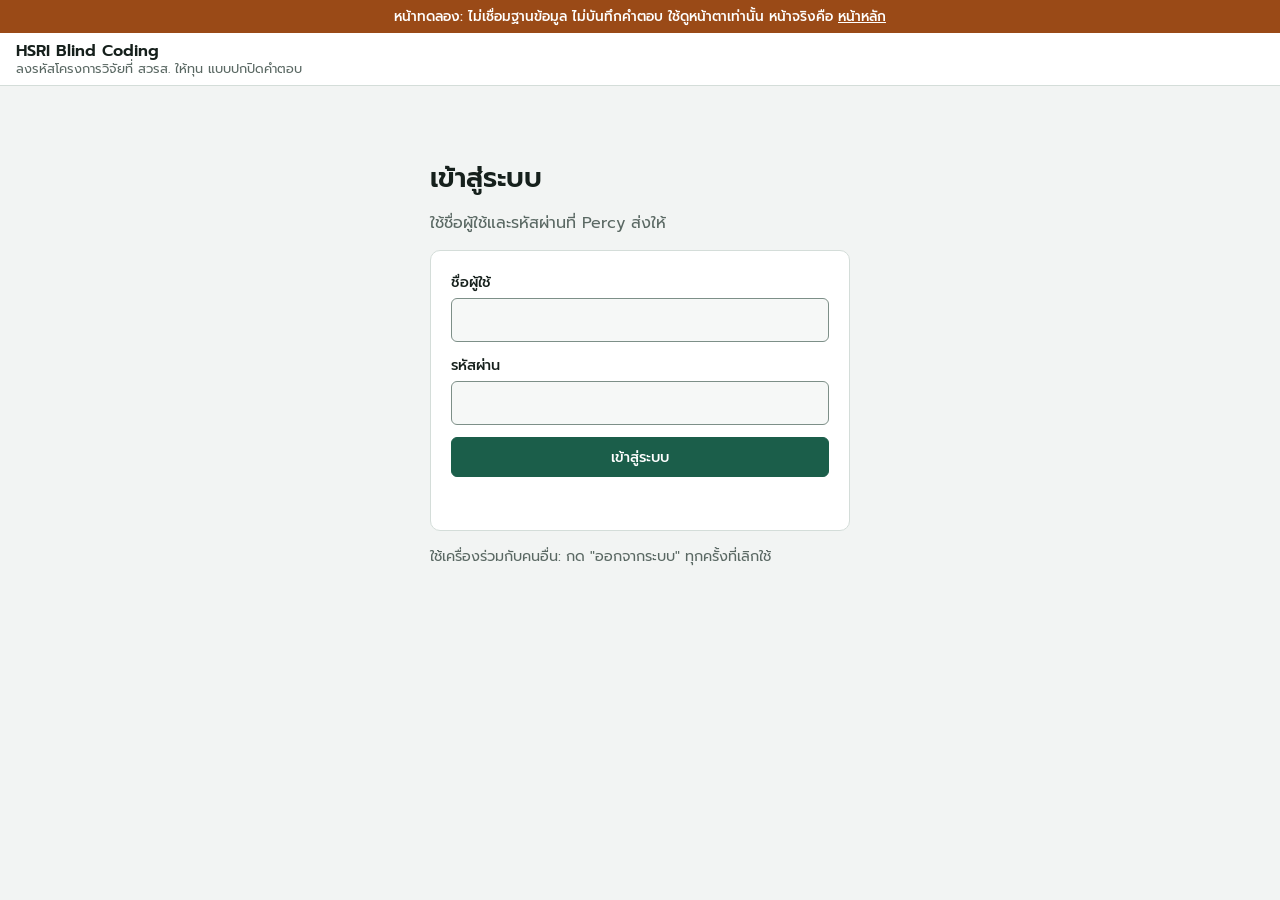
==== demo.html @ 86e54391 "v1.3: two coders plus the study lead as adjudicator (lead role, practice key shown after a coder fin" ====
<!doctype html>
<html lang="th">
<head>
<meta charset="utf-8">
<meta name="viewport" content="width=device-width, initial-scale=1">
<meta name="robots" content="noindex, nofollow">
<title>HSRI Blind Coding (หน้าทดลอง)</title>
<link rel="preconnect" href="https://fonts.googleapis.com">
<link rel="preconnect" href="https://fonts.gstatic.com" crossorigin>
<link rel="stylesheet" href="https://fonts.googleapis.com/css2?family=IBM+Plex+Mono:wght@500&family=IBM+Plex+Sans+Thai:wght@400;500&family=Prompt:wght@400;500;600&display=swap">
<link rel="stylesheet" href="app.css?v=1.3.0">
<script>try { const t = JSON.parse(localStorage.getItem('hsri-coding-theme')); if (t === 'light' || t === 'dark') document.documentElement.dataset.theme = t; } catch (e) {}</script>
</head>
<body>
<p style="margin:0;padding:6px 16px;background:#9a4a17;color:#fff;font:500 .85rem Prompt,sans-serif;text-align:center">หน้าทดลอง: ไม่เชื่อมฐานข้อมูล ไม่บันทึกคำตอบ ใช้ดูหน้าตาเท่านั้น หน้าจริงคือ <a style="color:#fff" href="./">หน้าหลัก</a></p>
<header class="topbar" id="topbar">
  <div class="wrap topbar__in">
    <span class="brand">HSRI Blind Coding<span class="brand__sub">ลงรหัสโครงการวิจัยที่ สวรส. ให้ทุน แบบปกปิดคำตอบ</span></span>
    <span class="acct" id="acct" hidden>
      <span class="acct__name" id="acctName"></span>
      <button class="btn btn--ghost btn--sm" type="button" id="themeBtn">ธีม: อัตโนมัติ</button>
      <button class="btn btn--ghost btn--sm" type="button" id="logoutBtn">ออกจากระบบ</button>
    </span>
  </div>
  <nav class="wrap tabs" id="tabs" aria-label="ขั้นตอน" hidden>
    <button class="tab" type="button" data-tab="guide" id="tab-guide">1. คู่มือ</button>
    <button class="tab" type="button" data-tab="practice" id="tab-practice">2. แบบฝึก <span class="tab__n" id="tabPracticeN"></span></button>
    <button class="tab" type="button" data-tab="main" id="tab-main">3. ชุดจริง <span class="tab__n" id="tabMainN"></span></button>
    <button class="tab" type="button" data-tab="adjud" id="tab-adjud" hidden>3. ตัดสิน <span class="tab__n" id="tabAdjN"></span></button>
  </nav>
</header>

<main class="wrap" id="main">

  <!-- SIGN-IN -->
  <section id="login" class="screen">
    <div class="login">
      <h1>เข้าสู่ระบบ</h1>
      <p class="lead">ใช้ชื่อผู้ใช้และรหัสผ่านที่ Percy ส่งให้</p>
      <form class="card stack" id="loginForm" novalidate>
        <label class="field" for="lgUser">ชื่อผู้ใช้<input id="lgUser" type="text" autocomplete="username" autocapitalize="off" spellcheck="false" required></label>
        <label class="field" for="lgPass">รหัสผ่าน<input id="lgPass" type="password" autocomplete="current-password" required></label>
        <button class="btn btn--primary" type="submit" id="lgBtn">เข้าสู่ระบบ</button>
        <p class="msg" id="lgMsg" role="status" aria-live="polite"></p>
      </form>
      <p class="small muted">ใช้เครื่องร่วมกับคนอื่น: กด "ออกจากระบบ" ทุกครั้งที่เลิกใช้</p>
    </div>
  </section>

  <!-- GUIDE -->
  <section id="guide" class="screen" hidden>
    <div class="guide" id="guideBody"></div>
  </section>

  <!-- CODING (practice and main share one layout) -->
  <section id="coding" class="screen" hidden>
    <div class="status" id="setStatus" role="status"></div>
    <div class="panel card" id="donePanel" hidden></div>
    <details class="navbox" id="navbox">
      <summary class="navbox__sum"><span id="navSum"></span></summary>
      <div class="navbox__in">
        <div class="bar" aria-hidden="true"><i id="bar"></i></div>
        <p class="legend small"><span class="key key--todo">12</span> ยังไม่ลง <span class="key key--done">12</span> ลงแล้ว <span class="key key--draft">12</span> มีร่างที่ยังไม่บันทึก <span class="key key--cur">12</span> ข้อที่เปิดอยู่</p>
        <nav class="grid-nav" id="nav" aria-label="เลือกข้อ"></nav>
        <div class="navbox__foot"><span class="small" id="leftList"></span><button class="btn btn--ghost btn--sm" type="button" id="nextTodo">ข้อที่ยังไม่ลงถัดไป →</button></div>
      </div>
    </details>

    <div class="workspace">
      <article class="reader card" id="reader">
        <div class="reader__meta"><span class="pos" id="pos"></span><span class="cid" id="cid"></span></div>
        <h2 class="title" id="title" tabindex="-1" aria-describedby="pos"></h2>
        <p class="title-en" id="titleEn" lang="en"></p>
        <p class="kw" id="kw"></p>
        <div class="toc" id="toc" hidden></div>
        <div class="reports" id="reports"></div>
        <p class="srcline small">บทคัดย่อไม่พอ: <a id="srcLink" href="#" target="_blank" rel="noopener">เปิดหน้าโครงการในคลัง สวรส. ↗</a> แล้วติ๊ก "เปิดอ่านรายงานฉบับเต็ม" ในคำตอบ</p>
      </article>

      <form class="coder card" id="form" autocomplete="off" novalidate aria-labelledby="formTitle">
        <div class="coder__head">
          <h2 id="formTitle">คำตอบของคุณ</h2>
          <button class="btn btn--ghost btn--sm" type="button" id="defsAll" aria-pressed="false">แสดงนิยามทั้งหมด</button>
        </div>
        <p class="msg warn" id="missingTop" role="alert" hidden></p>
        <div class="multirule small" id="multiRule" hidden></div>
        <div id="fields"></div>
        <label class="check" for="opened"><input type="checkbox" id="opened"> เปิดอ่านรายงานฉบับเต็มประกอบข้อนี้</label>
        <div class="field">
          <label for="evidence">หลักฐาน <small>วลีไม่เกิน 15 คำจากบทคัดย่อ ใส่เมื่อหัวข้อ 4 หรือ 5 เป็น ใช่ หรือ ก้ำกึ่ง</small></label>
          <textarea id="evidence" rows="2"></textarea>
          <div class="row"><button class="btn btn--ghost btn--sm" type="button" id="useSel">ใช้ข้อความที่เลือกในบทคัดย่อ</button><span class="msg small" id="evNote"></span></div>
        </div>
        <div class="field">
          <label for="note">หมายเหตุ <small>กรณีก้ำกึ่งเขียน "เส้นแบ่ง" แล้วเหตุผลสั้น ๆ</small></label>
          <textarea id="note" rows="2"></textarea>
          <div class="row" id="ruleBtns" hidden><span class="small muted">หัวข้อ 3 เป็นใช่เพราะกฎ:</span><button class="btn btn--ghost btn--sm" type="button" data-rule="1.1">1.1</button><button class="btn btn--ghost btn--sm" type="button" data-rule="1.2">1.2</button></div>
        </div>
        <div class="actions">
          <button type="submit" class="btn btn--primary" id="save">บันทึก แล้วไปข้อต่อไป</button>
          <span class="count small" id="count"></span>
          <span class="actions__nav"><button type="button" class="btn btn--ghost btn--icon" id="prev" aria-label="ข้อก่อนหน้า" aria-keyshortcuts="Alt+ArrowLeft">‹</button><button type="button" class="btn btn--ghost btn--icon" id="next" aria-label="ข้อถัดไป" aria-keyshortcuts="Alt+ArrowRight">›</button></span>
          <p class="msg" id="saved" role="status" aria-live="polite"></p>
        </div>
      </form>
    </div>
    <div class="relogin card" id="relogin" hidden>
      <p><strong>หมดเวลาเข้าสู่ระบบ</strong> คำตอบในฟอร์มยังอยู่ เข้าสู่ระบบอีกครั้งแล้วกดบันทึก</p>
      <form class="row" id="reloginForm" novalidate>
        <label class="field" for="rlPass">รหัสผ่าน<input id="rlPass" type="password" autocomplete="current-password"></label>
        <button class="btn btn--primary" type="submit">เข้าสู่ระบบ</button>
        <span class="msg" id="rlMsg" role="status"></span>
      </form>
    </div>
  </section>

  <!-- ADJUDICATION (study lead only) -->
  <section id="adjud" class="screen" hidden>
    <div class="status" id="adjStatus" role="status"></div>
    <details class="navbox" id="adjNavbox" open hidden>
      <summary class="navbox__sum"><span id="adjSum"></span></summary>
      <div class="navbox__in">
        <p class="legend small"><span class="key key--todo">12</span> ยังไม่ตัดสิน <span class="key key--done">12</span> ตัดสินแล้ว <span class="key key--cur">12</span> ข้อที่เปิดอยู่ (เลขคือลำดับข้อในชุดจริง)</p>
        <nav class="grid-nav" id="adjNav" aria-label="เลือกข้อที่ไม่ตรงกัน"></nav>
      </div>
    </details>
    <div class="workspace" id="adjWork" hidden>
      <article class="reader card" id="adjReader"></article>
      <form class="coder card" id="adjForm" novalidate aria-labelledby="adjTitle">
        <h2 id="adjTitle">ตัดสินหัวข้อที่สองคนตอบไม่ตรงกัน</h2>
        <p class="small muted">ผู้ลงรหัสแสดงเป็น A และ B ไม่บอกชื่อ ระบบนี้ไม่มีคำตอบของ AI ตัดสินจากข้อความโครงการและ codebook เลือกค่าใดก็ได้ ไม่จำเป็นต้องเป็นค่าของ A หรือ B</p>
        <div id="adjFields"></div>
        <div class="ab small" id="adjAB"></div>
        <div class="field"><label for="adjNote">เหตุผลของการตัดสิน <small>สั้น ๆ ใช้กับทุกหัวข้อของข้อนี้</small></label><textarea id="adjNote" rows="2"></textarea></div>
        <div class="actions">
          <button type="submit" class="btn btn--primary" id="adjSave">บันทึกการตัดสิน แล้วไปข้อต่อไป</button>
          <span class="actions__nav"><button type="button" class="btn btn--ghost btn--icon" id="adjPrev" aria-label="ข้อก่อนหน้า">‹</button><button type="button" class="btn btn--ghost btn--icon" id="adjNext" aria-label="ข้อถัดไป">›</button></span>
          <p class="msg" id="adjMsg" role="status" aria-live="polite"></p>
        </div>
      </form>
    </div>
  </section>
</main>

<div class="toast" id="toast" role="status" aria-live="polite" hidden></div>
<div class="mobilebar" id="mobilebar" hidden>
  <button class="btn btn--ghost" type="button" id="toRead">อ่าน</button>
  <button class="btn btn--primary" type="button" id="toForm">ตอบ <span id="mbCount"></span></button>
</div>

<script src="scripts/preview-mock.js"></script>
<script src="config.js"></script>
<script src="app.js?v=1.3.0"></script>
</body>
</html>
---- app.css ----
/* Layout: sticky header (brand, account, three steps: guide → practice → main set). The coding screen puts the
   project text (exactly what the AI coders saw) beside a sticky answer form whose action row stays in view; a
   collapsible strip of numbered cells shows what is left. Light by default for long reading; dark on request. */
:root {
  --bg: #f2f4f3;
  --surface: #ffffff;
  --surface-2: #f6f8f7;
  --ink: #16201c;
  --ink-2: #33403b;
  --muted: #5a6863;
  --line: #d4ddd9;
  --line-strong: #7d8f88;
  --accent: #1b5e4a;
  --accent-ink: #ffffff;
  --accent-soft: #e2eee9;
  --focus: #0b6bcb;
  --ok: #2a7a4c;
  --warn: #9a4a17;
  --warn-soft: #fbefe5;
  --draft: #b7791f;
  --font-ui: "Prompt", "Noto Sans Thai", "Sukhumvit Set", "Thonburi", system-ui, sans-serif;
  --font-read: "IBM Plex Sans Thai", "Noto Sans Thai", "Sukhumvit Set", system-ui, sans-serif;
  --font-mono: "IBM Plex Mono", ui-monospace, "SF Mono", Menlo, monospace;
  --fs-title: clamp(1.3rem, 1.1rem + .8vw, 1.7rem);
  --fs-body: 1rem;
  --fs-read: 1.0625rem;
  --fs-small: .9rem;
  --fs-tiny: .8rem;
  --radius: 10px;
  --radius-sm: 6px;
  --head: 104px;
}
@media (prefers-color-scheme: dark) {
  :root:not([data-theme="light"]) {
    --bg: #0e1412; --surface: #151d1a; --surface-2: #1a2420; --ink: #e3ebe7; --ink-2: #c6d2cd; --muted: #9aaba4;
    --line: #2a3632; --line-strong: #6c7f78; --accent: #6cc2a0; --accent-ink: #0b1712; --accent-soft: #1c2b26;
    --focus: #7cc4ff; --ok: #7ed2a0; --warn: #e6a06a; --warn-soft: #2a201a; --draft: #e0b354;
    color-scheme: dark;
  }
}
:root[data-theme="dark"] {
  --bg: #0e1412; --surface: #151d1a; --surface-2: #1a2420; --ink: #e3ebe7; --ink-2: #c6d2cd; --muted: #9aaba4;
  --line: #2a3632; --line-strong: #6c7f78; --accent: #6cc2a0; --accent-ink: #0b1712; --accent-soft: #1c2b26;
  --focus: #7cc4ff; --ok: #7ed2a0; --warn: #e6a06a; --warn-soft: #2a201a; --draft: #e0b354;
  color-scheme: dark;
}

*, *::before, *::after { box-sizing: border-box; }
html { -webkit-text-size-adjust: 100%; }
body { margin: 0; background: var(--bg); color: var(--ink-2); font-family: var(--font-ui); font-size: var(--fs-body); line-height: 1.6; }
[hidden] { display: none !important; }
.wrap { max-width: 1320px; margin: 0 auto; padding-left: max(16px, env(safe-area-inset-left, 0px)); padding-right: max(16px, env(safe-area-inset-right, 0px)); }
h1, h2, h3 { color: var(--ink); line-height: 1.35; text-wrap: balance; margin: 0; }
h1 { font-size: var(--fs-title); font-weight: 600; }
h2 { font-size: 1.12rem; font-weight: 600; }
h3 { font-size: 1rem; font-weight: 600; }
p { margin: 0; }
a { color: var(--accent); }
.muted { color: var(--muted); }
.small { font-size: var(--fs-small); }
.stack { display: grid; gap: 12px; }
.row { display: flex; flex-wrap: wrap; gap: 8px; align-items: center; }
.card { background: var(--surface); border: 1px solid var(--line); border-radius: var(--radius); }
:focus-visible { outline: 3px solid var(--focus); outline-offset: 2px; }

/* header */
.topbar { position: sticky; top: 0; z-index: 20; background: var(--surface); border-bottom: 1px solid var(--line); }
.topbar__in { display: flex; flex-wrap: wrap; align-items: center; justify-content: space-between; gap: 6px 16px; padding-block: 8px; }
.brand { font-weight: 600; color: var(--ink); display: grid; line-height: 1.25; }
.brand__sub { font-weight: 400; font-size: var(--fs-tiny); color: var(--muted); }
.acct { display: flex; flex-wrap: wrap; align-items: center; gap: 8px; font-size: var(--fs-small); }
.acct__name { color: var(--ink); font-weight: 500; }
.tabs { display: flex; gap: 4px; overflow-x: auto; }
.tab { font: 500 var(--fs-small) var(--font-ui); color: var(--muted); background: none; border: 0; border-bottom: 3px solid transparent; padding: 8px 12px 6px; cursor: pointer; white-space: nowrap; }
.tab[aria-current="step"] { color: var(--ink); border-bottom-color: var(--accent); }
.tab[aria-disabled="true"] { opacity: .55; cursor: not-allowed; }
.tab__n { font-family: var(--font-mono); font-size: var(--fs-tiny); color: var(--muted); }

main.wrap { padding-block: 20px 48px; }

/* buttons and fields */
.btn { font: 500 var(--fs-small) var(--font-ui); border-radius: var(--radius-sm); padding: 8px 14px; cursor: pointer; border: 1px solid var(--accent); background: transparent; color: var(--accent); text-decoration: none; display: inline-flex; align-items: center; justify-content: center; gap: 6px; min-height: 40px; }
.btn--primary { background: var(--accent); color: var(--accent-ink); }
.btn--ghost { border-color: var(--line-strong); color: var(--ink-2); }
.btn--sm { padding: 4px 10px; font-size: var(--fs-tiny); min-height: 32px; }
.btn:disabled { opacity: .5; cursor: not-allowed; }
.field { display: grid; gap: 4px; font-weight: 500; color: var(--ink); font-size: var(--fs-small); }
.field small { font-weight: 400; color: var(--muted); }
.field input, textarea { font: 400 var(--fs-body) var(--font-ui); padding: 9px 10px; border-radius: var(--radius-sm); border: 1px solid var(--line-strong); background: var(--surface-2); color: var(--ink); width: 100%; }
textarea { resize: vertical; min-height: 2.8em; font: 400 var(--fs-small) var(--font-read); }
.check { display: inline-flex; gap: 10px; align-items: center; font-size: var(--fs-small); cursor: pointer; color: var(--ink); }
.check input { width: 20px; height: 20px; accent-color: var(--accent); flex: none; }
.msg { font-size: var(--fs-small); min-height: 1.4em; }
.msg.ok { color: var(--ok); }
.msg.warn { color: var(--warn); }

/* login */
.login { max-width: 420px; margin: 6vh auto 0; display: grid; gap: 14px; }
.login .card { padding: 20px; }
.lead { color: var(--muted); }

/* guide */
.guide { max-width: 78ch; display: grid; gap: 20px; }
.guide section { display: grid; gap: 8px; }
.guide ul, .guide ol { margin: 0; padding-left: 1.3em; display: grid; gap: 4px; }
.guide .card { padding: 16px 18px; display: grid; gap: 8px; }
.guide .rule { background: var(--accent-soft); border: 1px solid var(--line); border-radius: var(--radius); padding: 14px 18px; display: grid; gap: 6px; }
.guide .start { display: flex; flex-wrap: wrap; gap: 10px; align-items: center; }
.guide details { border-top: 1px solid var(--line); padding-top: 10px; }
.guide summary { cursor: pointer; font-weight: 500; color: var(--ink); }
.quad { border-collapse: collapse; font-size: var(--fs-small); }
.quad th, .quad td { border: 1px solid var(--line); padding: 8px 10px; text-align: left; vertical-align: top; }
.quad th { background: var(--surface-2); color: var(--ink); font-weight: 500; }
.peerbox { font-size: var(--fs-small); display: flex; flex-wrap: wrap; gap: 4px 20px; }
.peerbox b { color: var(--ink); font-weight: 500; }
.cbnote { background: var(--warn-soft); border-radius: var(--radius-sm); padding: 10px 12px; font-size: var(--fs-small); margin-top: 10px; }
.cb { font-family: var(--font-read); font-size: var(--fs-small); display: grid; gap: 6px; margin-top: 10px; }
.cb h3 { margin-top: 10px; }
.cb-scroll { overflow-x: auto; }
.cb table { border-collapse: collapse; }
.cb td { border: 1px solid var(--line); padding: 4px 8px; vertical-align: top; }
code { font-family: var(--font-mono); font-size: .84em; background: var(--accent-soft); padding: 0 4px; border-radius: 3px; }

/* coding screen: status and navigation */
.status { font-size: var(--fs-small); padding: 8px 12px; border-radius: var(--radius-sm); background: var(--accent-soft); color: var(--ink-2); margin-bottom: 12px; }
.status.warn { background: var(--warn-soft); color: var(--warn); }
.panel { padding: 16px 18px; display: grid; gap: 10px; margin-bottom: 14px; border-color: var(--accent); }
.panel table { border-collapse: collapse; font-size: var(--fs-small); }
.panel th, .panel td { border: 1px solid var(--line); padding: 4px 8px; text-align: left; }
.panel .scroll { overflow-x: auto; }
.navbox { margin-bottom: 14px; }
.navbox__sum { cursor: pointer; font-size: var(--fs-small); color: var(--ink); font-weight: 500; padding: 4px 0; }
.navbox__in { display: grid; gap: 8px; padding-top: 6px; }
.navbox__foot { display: flex; flex-wrap: wrap; gap: 8px; align-items: center; justify-content: space-between; }
.bar { height: 6px; background: var(--line); border-radius: 3px; overflow: hidden; }
.bar > i { display: block; height: 100%; width: 0; background: var(--accent); }
.legend { display: flex; flex-wrap: wrap; gap: 4px 10px; align-items: center; color: var(--muted); }
.grid-nav { display: grid; grid-template-columns: repeat(auto-fill, minmax(34px, 1fr)); gap: 4px; }
.grid-nav button, .key { font: 500 var(--fs-tiny)/1 var(--font-mono); font-variant-numeric: tabular-nums; border-radius: 4px; }
.grid-nav button { padding: 8px 0; cursor: pointer; position: relative; }
.key { display: inline-block; padding: 3px 5px; }
/* not yet coded: bold outline; coded: quiet with a tick; draft: amber dot; current: solid */
.grid-nav button, .key--todo { border: 2px solid var(--ink-2); background: var(--surface); color: var(--ink); }
.grid-nav button.done, .key--done { border: 1px solid var(--line); background: var(--surface-2); color: var(--muted); }
.grid-nav button.done::after { content: "✓"; position: absolute; top: 1px; right: 3px; font-size: .62rem; color: var(--ok); }
.grid-nav button.draft::before, .key--draft::before { content: ""; position: absolute; top: 3px; left: 3px; width: 6px; height: 6px; border-radius: 50%; background: var(--draft); }
.key--draft { position: relative; border: 2px solid var(--ink-2); padding-left: 10px; }
.grid-nav button.cur, .key--cur { background: var(--accent); border-color: var(--accent); color: var(--accent-ink); }
.grid-nav button.cur::after { color: var(--accent-ink); }

/* reader */
.workspace { display: grid; gap: 16px; grid-template-columns: 1fr; }
@media (min-width: 960px) { .workspace { grid-template-columns: minmax(0, 1.25fr) minmax(360px, 1fr); align-items: start; } }
.reader { padding: 20px 22px; min-width: 0; scroll-margin-top: calc(var(--head) + 12px); display: grid; gap: 10px; }
.reader__meta { display: flex; flex-wrap: wrap; gap: 4px 12px; font-size: var(--fs-tiny); color: var(--muted); }
.cid { font-family: var(--font-mono); }
.title { font: 600 1.18rem/1.45 var(--font-read); max-width: 60ch; outline: none; }
.title-en { font: 400 var(--fs-small)/1.5 var(--font-read); color: var(--muted); max-width: 60ch; }
.kw { font: 400 var(--fs-small)/1.6 var(--font-read); color: var(--ink-2); max-width: 60ch; }
.toc { display: flex; flex-wrap: wrap; gap: 6px; align-items: center; font-size: var(--fs-tiny); position: sticky; top: var(--head); background: var(--surface); padding-block: 6px; z-index: 2; }
.toc a { padding: 4px 10px; border: 1px solid var(--line-strong); border-radius: 4px; text-decoration: none; white-space: nowrap; }
.toc a[aria-current="location"] { background: var(--accent); border-color: var(--accent); color: var(--accent-ink); }
.reports { display: grid; gap: 18px; }
.report { display: grid; gap: 8px; scroll-margin-top: calc(var(--head) + 52px); }
.report + .report { border-top: 2px solid var(--line); padding-top: 16px; }
.report__h { font: 500 var(--fs-small) var(--font-ui); color: var(--accent); }
.report__t { font: 500 var(--fs-read)/1.6 var(--font-read); color: var(--ink); max-width: 60ch; }
.abs { font: 400 var(--fs-read)/1.75 var(--font-read); color: var(--ink); max-width: 60ch; overflow-wrap: anywhere; }
.abs__lbl { display: block; font: 500 var(--fs-tiny) var(--font-ui); color: var(--muted); margin-bottom: 2px; }
.trunc { display: inline-block; font: 400 var(--fs-tiny) var(--font-ui); color: var(--muted); background: var(--surface-2); border: 1px solid var(--line); border-radius: 4px; padding: 0 6px; }
.srcline { color: var(--muted); border-top: 1px solid var(--line); padding-top: 10px; }

/* answer form */
.coder { padding: 16px 16px 0; display: grid; gap: 14px; min-width: 0; scroll-margin-top: calc(var(--head) + 12px); }
@media (min-width: 960px) { .coder { position: sticky; top: calc(var(--head) + 12px); max-height: calc(100vh - var(--head) - 24px); overflow-y: auto; } }
.coder__head { display: flex; flex-wrap: wrap; gap: 8px; align-items: center; justify-content: space-between; }
.multirule { background: var(--accent-soft); border-radius: var(--radius-sm); padding: 8px 12px; }
.multirule ul { margin: 4px 0 0; padding-left: 1.2em; }
#fields { display: grid; gap: 0; }
fieldset { border: 0; border-top: 1px solid var(--line); margin: 0; padding: 14px 0 14px 0; display: grid; gap: 8px; }
fieldset:first-child { border-top: 0; padding-top: 0; }
legend { font-weight: 500; color: var(--ink); padding: 0; margin-bottom: 6px; font-size: var(--fs-body); float: left; width: 100%; }
legend + * { clear: both; }
.num { display: inline-block; min-width: 1.5em; font-family: var(--font-mono); color: var(--muted); }
.need { display: none; color: var(--warn); font-size: var(--fs-small); margin-left: 6px; }
fieldset.missing { border-left: 4px solid var(--warn); padding-left: 10px; }
fieldset.missing .need { display: inline; }
.opts { display: grid; grid-template-columns: repeat(auto-fit, minmax(7.2rem, 1fr)); gap: 6px; }
.opt { position: relative; display: flex; }
.opt input { position: absolute; opacity: 0; inset: 0; pointer-events: none; }
.opt span { flex: 1; display: flex; align-items: center; justify-content: center; text-align: center; min-height: 42px; padding: 6px 8px; border-radius: var(--radius-sm); border: 1px solid var(--line-strong); background: var(--surface-2); cursor: pointer; font-size: var(--fs-small); color: var(--ink); line-height: 1.3; }
.opt input:checked + span { background: var(--accent); border-color: var(--accent); color: var(--accent-ink); font-weight: 500; }
.opt input:focus-visible + span { outline: 3px solid var(--focus); outline-offset: 2px; }
.def { font-size: var(--fs-small); color: var(--ink-2); }
.def summary { cursor: pointer; width: fit-content; color: var(--ink-2); font-size: var(--fs-small); padding-block: 6px; }
.def ul { margin: 6px 0 0; padding-left: 1.2em; display: grid; gap: 4px; font-family: var(--font-read); }
.actions { position: sticky; bottom: 0; background: var(--surface); border-top: 1px solid var(--line); margin: 0 -16px; padding: 10px 16px 12px; display: flex; flex-wrap: wrap; gap: 8px; align-items: center; z-index: 2; }
.actions .msg { flex-basis: 100%; }
.actions__nav { display: inline-flex; gap: 6px; margin-left: auto; }
.btn--icon { min-width: 40px; padding: 4px 10px; font-size: 1.15rem; line-height: 1; }
.panel details summary { cursor: pointer; }
.mono { font-family: var(--font-mono); }
.toast { position: fixed; z-index: 40; left: 50%; transform: translateX(-50%); top: calc(env(safe-area-inset-top, 0px) + 12px); max-width: calc(100% - 32px); background: var(--ink); color: var(--surface); padding: 10px 16px; border-radius: var(--radius-sm); font-size: var(--fs-small); box-shadow: 0 4px 16px rgba(0,0,0,.2); }
.count { font-family: var(--font-mono); color: var(--muted); }
.relogin { margin-top: 14px; padding: 14px 16px; display: grid; gap: 10px; border-color: var(--warn); }

/* phones and tablets in portrait */
.mobilebar { position: fixed; left: 0; right: 0; bottom: 0; z-index: 30; display: grid; grid-template-columns: 1fr 1fr; gap: 8px; background: var(--surface); border-top: 1px solid var(--line); padding: 8px max(16px, env(safe-area-inset-right, 0px)) calc(8px + env(safe-area-inset-bottom, 0px)) max(16px, env(safe-area-inset-left, 0px)); }
@media (max-width: 959px) {
  .brand__sub { display: none; }
  main.wrap { padding-bottom: 96px; }
  .actions { bottom: calc(60px + env(safe-area-inset-bottom, 0px)); }
  .toc { flex-wrap: nowrap; overflow-x: auto; }
  .grid-nav { grid-template-columns: repeat(auto-fill, minmax(40px, 1fr)); }
  .grid-nav button { padding: 11px 0; }
  .actions { margin: 0 -16px; }
}
@media (min-width: 960px) { .mobilebar { display: none !important; } }

@media (prefers-reduced-motion: reduce) { * { transition: none !important; scroll-behavior: auto !important; } }

/* practice key and adjudication */
.panel td.diff { background: var(--warn-soft); color: var(--warn); font-weight: 500; }
.panel tr.key td { color: var(--muted); }
.panel tr.key td.diff { color: var(--warn); }
.tag { display: inline-block; margin-left: 6px; font: 600 var(--fs-tiny)/1.3 var(--font-mono); padding: 0 5px; border-radius: 3px; border: 1px solid currentColor; }
.ab { display: grid; gap: 8px; grid-template-columns: repeat(auto-fit, minmax(14rem, 1fr)); }
.ab > div { background: var(--surface-2); border: 1px solid var(--line); border-radius: var(--radius-sm); padding: 8px 10px; display: grid; gap: 4px; font-family: var(--font-read); }
.ab b { font-family: var(--font-ui); color: var(--ink); }
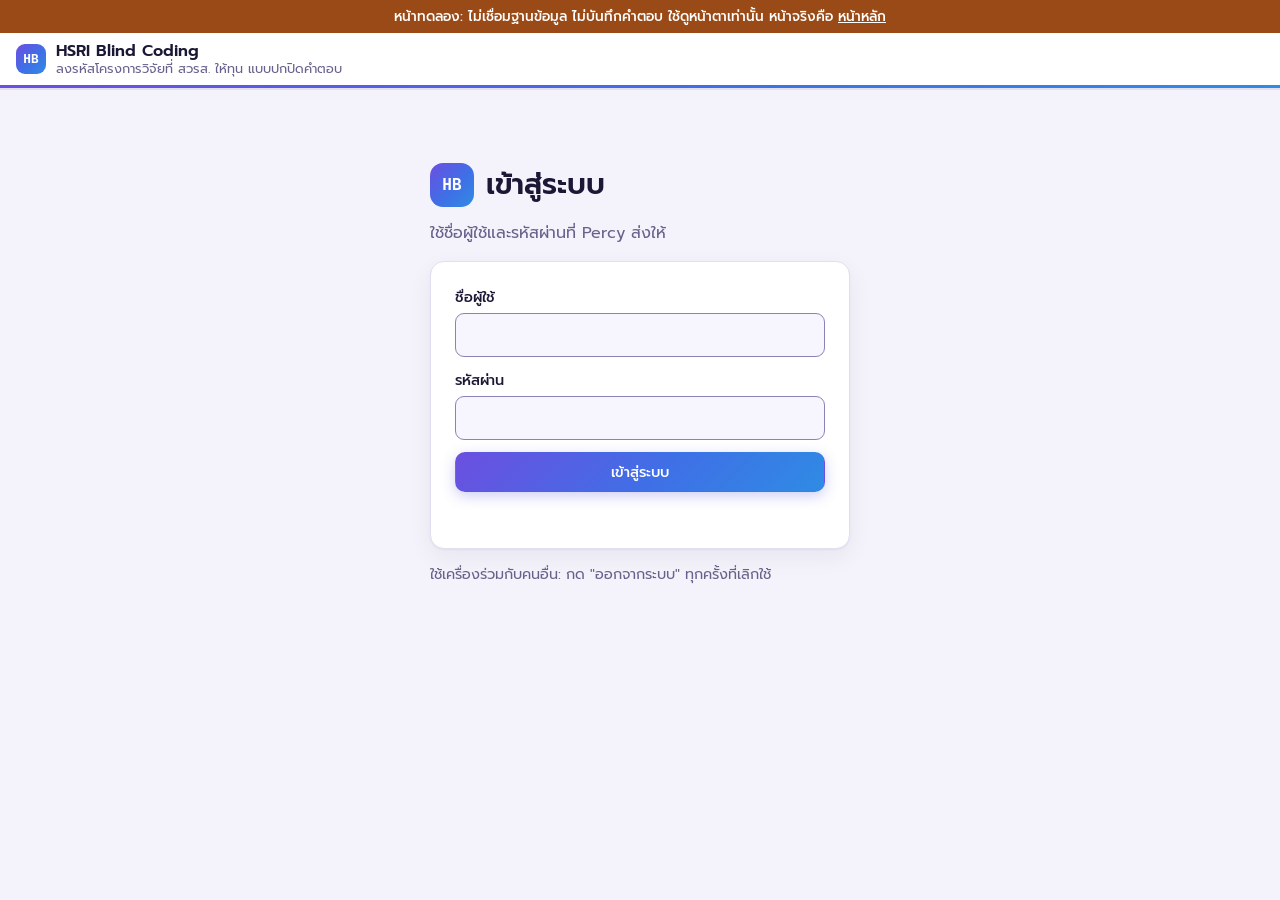
==== commit d9b514a6: "v1.4: violet-blue look, answer sheet on phones, progress ring, daily goal, streak and badges Gamific" ====
--- a/demo.html
+++ b/demo.html
@@ -8,14 +8,14 @@
 <link rel="preconnect" href="https://fonts.googleapis.com">
 <link rel="preconnect" href="https://fonts.gstatic.com" crossorigin>
 <link rel="stylesheet" href="https://fonts.googleapis.com/css2?family=IBM+Plex+Mono:wght@500&family=IBM+Plex+Sans+Thai:wght@400;500&family=Prompt:wght@400;500;600&display=swap">
-<link rel="stylesheet" href="app.css?v=1.3.0">
+<link rel="stylesheet" href="app.css?v=1.4.0">
 <script>try { const t = JSON.parse(localStorage.getItem('hsri-coding-theme')); if (t === 'light' || t === 'dark') document.documentElement.dataset.theme = t; } catch (e) {}</script>
 </head>
 <body>
 <p style="margin:0;padding:6px 16px;background:#9a4a17;color:#fff;font:500 .85rem Prompt,sans-serif;text-align:center">หน้าทดลอง: ไม่เชื่อมฐานข้อมูล ไม่บันทึกคำตอบ ใช้ดูหน้าตาเท่านั้น หน้าจริงคือ <a style="color:#fff" href="./">หน้าหลัก</a></p>
 <header class="topbar" id="topbar">
   <div class="wrap topbar__in">
-    <span class="brand">HSRI Blind Coding<span class="brand__sub">ลงรหัสโครงการวิจัยที่ สวรส. ให้ทุน แบบปกปิดคำตอบ</span></span>
+    <span class="brand"><span class="brand__mark" aria-hidden="true">HB</span><span class="brand__text">HSRI Blind Coding<span class="brand__sub">ลงรหัสโครงการวิจัยที่ สวรส. ให้ทุน แบบปกปิดคำตอบ</span></span></span>
     <span class="acct" id="acct" hidden>
       <span class="acct__name" id="acctName"></span>
       <button class="btn btn--ghost btn--sm" type="button" id="themeBtn">ธีม: อัตโนมัติ</button>
@@ -35,7 +35,7 @@
   <!-- SIGN-IN -->
   <section id="login" class="screen">
     <div class="login">
-      <h1>เข้าสู่ระบบ</h1>
+      <div class="loginbrand"><span class="brand__mark" aria-hidden="true">HB</span><h1>เข้าสู่ระบบ</h1></div>
       <p class="lead">ใช้ชื่อผู้ใช้และรหัสผ่านที่ Percy ส่งให้</p>
       <form class="card stack" id="loginForm" novalidate>
         <label class="field" for="lgUser">ชื่อผู้ใช้<input id="lgUser" type="text" autocomplete="username" autocapitalize="off" spellcheck="false" required></label>
@@ -56,6 +56,7 @@
   <section id="coding" class="screen" hidden>
     <div class="status" id="setStatus" role="status"></div>
     <div class="panel card" id="donePanel" hidden></div>
+    <section class="hub card" id="hub" aria-label="ความคืบหน้า" hidden></section>
     <details class="navbox" id="navbox">
       <summary class="navbox__sum"><span id="navSum"></span></summary>
       <div class="navbox__in">
@@ -78,6 +79,7 @@
       </article>
 
       <form class="coder card" id="form" autocomplete="off" novalidate aria-labelledby="formTitle">
+        <div class="sheethead"><b id="shTitle">คำตอบ</b><div class="bar" aria-hidden="true"><i id="shBar"></i></div><button type="button" class="btn btn--ghost btn--sm" id="shClose">กลับไปอ่าน</button></div>
         <div class="coder__head">
           <h2 id="formTitle">คำตอบของคุณ</h2>
           <button class="btn btn--ghost btn--sm" type="button" id="defsAll" aria-pressed="false">แสดงนิยามทั้งหมด</button>
@@ -117,6 +119,7 @@
   <!-- ADJUDICATION (study lead only) -->
   <section id="adjud" class="screen" hidden>
     <div class="status" id="adjStatus" role="status"></div>
+    <div class="panel card" id="adjInfo" hidden></div>
     <details class="navbox" id="adjNavbox" open hidden>
       <summary class="navbox__sum"><span id="adjSum"></span></summary>
       <div class="navbox__in">
@@ -129,8 +132,9 @@
       <form class="coder card" id="adjForm" novalidate aria-labelledby="adjTitle">
         <h2 id="adjTitle">ตัดสินหัวข้อที่สองคนตอบไม่ตรงกัน</h2>
         <p class="small muted">ผู้ลงรหัสแสดงเป็น A และ B ไม่บอกชื่อ ระบบนี้ไม่มีคำตอบของ AI ตัดสินจากข้อความโครงการและ codebook เลือกค่าใดก็ได้ ไม่จำเป็นต้องเป็นค่าของ A หรือ B</p>
+        <div class="ab small" id="adjAB"></div>
+        <p class="msg warn" id="adjMissing" role="alert" hidden></p>
         <div id="adjFields"></div>
-        <div class="ab small" id="adjAB"></div>
         <div class="field"><label for="adjNote">เหตุผลของการตัดสิน <small>สั้น ๆ ใช้กับทุกหัวข้อของข้อนี้</small></label><textarea id="adjNote" rows="2"></textarea></div>
         <div class="actions">
           <button type="submit" class="btn btn--primary" id="adjSave">บันทึกการตัดสิน แล้วไปข้อต่อไป</button>
@@ -144,12 +148,12 @@
 
 <div class="toast" id="toast" role="status" aria-live="polite" hidden></div>
 <div class="mobilebar" id="mobilebar" hidden>
-  <button class="btn btn--ghost" type="button" id="toRead">อ่าน</button>
+  <span class="small muted" id="mbPos"></span>
   <button class="btn btn--primary" type="button" id="toForm">ตอบ <span id="mbCount"></span></button>
 </div>
 
 <script src="scripts/preview-mock.js"></script>
 <script src="config.js"></script>
-<script src="app.js?v=1.3.0"></script>
+<script src="app.js?v=1.4.0"></script>
 </body>
 </html>
--- a/app.css
+++ b/app.css
@@ -1,47 +1,55 @@
-/* Layout: sticky header (brand, account, three steps: guide → practice → main set). The coding screen puts the
-   project text (exactly what the AI coders saw) beside a sticky answer form whose action row stays in view; a
-   collapsible strip of numbered cells shows what is left. Light by default for long reading; dark on request. */
+/* Layout: sticky header (brand, account, steps). The coding screen opens on a progress hub (ring, session goal,
+   streak, badges), then the project text beside a sticky answer form; on phones the form is a sheet that opens over
+   the text. Violet-to-blue on cool, lightly tinted neutrals; light by default for long reading, dark on request. */
 :root {
-  --bg: #f2f4f3;
+  /* violet to blue, cool neutrals tinted toward the accent; amber only for warnings */
+  --bg: #f4f3fb;
   --surface: #ffffff;
-  --surface-2: #f6f8f7;
-  --ink: #16201c;
-  --ink-2: #33403b;
-  --muted: #5a6863;
-  --line: #d4ddd9;
-  --line-strong: #7d8f88;
-  --accent: #1b5e4a;
+  --surface-2: #f7f6fe;
+  --ink: #1b1836;
+  --ink-2: #39345e;
+  --muted: #67628c;
+  --line: #e2dff2;
+  --line-strong: #8a83b6;
+  --accent: #5b47d6;
+  --accent-2: #2f78e4;
   --accent-ink: #ffffff;
-  --accent-soft: #e2eee9;
-  --focus: #0b6bcb;
-  --ok: #2a7a4c;
-  --warn: #9a4a17;
-  --warn-soft: #fbefe5;
-  --draft: #b7791f;
+  --accent-soft: #edeafd;
+  --grad: linear-gradient(135deg, #6c4fe0 0%, #3f6fe6 55%, #2f8be4 100%);
+  --focus: #2f78e4;
+  --ok: #2f6fd6;
+  --warn: #b0530e;
+  --warn-soft: #fdf1e6;
+  --draft: #d47c06;
+  --shadow: 0 1px 2px rgba(27, 24, 54, .05), 0 8px 24px rgba(27, 24, 54, .06);
   --font-ui: "Prompt", "Noto Sans Thai", "Sukhumvit Set", "Thonburi", system-ui, sans-serif;
   --font-read: "IBM Plex Sans Thai", "Noto Sans Thai", "Sukhumvit Set", system-ui, sans-serif;
   --font-mono: "IBM Plex Mono", ui-monospace, "SF Mono", Menlo, monospace;
-  --fs-title: clamp(1.3rem, 1.1rem + .8vw, 1.7rem);
+  --fs-title: clamp(1.35rem, 1.1rem + .9vw, 1.8rem);
   --fs-body: 1rem;
   --fs-read: 1.0625rem;
   --fs-small: .9rem;
   --fs-tiny: .8rem;
-  --radius: 10px;
-  --radius-sm: 6px;
+  --radius: 14px;
+  --radius-sm: 9px;
   --head: 104px;
 }
 @media (prefers-color-scheme: dark) {
   :root:not([data-theme="light"]) {
-    --bg: #0e1412; --surface: #151d1a; --surface-2: #1a2420; --ink: #e3ebe7; --ink-2: #c6d2cd; --muted: #9aaba4;
-    --line: #2a3632; --line-strong: #6c7f78; --accent: #6cc2a0; --accent-ink: #0b1712; --accent-soft: #1c2b26;
-    --focus: #7cc4ff; --ok: #7ed2a0; --warn: #e6a06a; --warn-soft: #2a201a; --draft: #e0b354;
+    --bg: #110f24; --surface: #1a1735; --surface-2: #211d42; --ink: #eeebff; --ink-2: #d1ccf2; --muted: #a6a1cc;
+    --line: #2f2a55; --line-strong: #635c99; --accent: #a594ff; --accent-2: #6eb1ff; --accent-ink: #120f2a; --accent-soft: #2a2552;
+    --grad: linear-gradient(135deg, #8b70ff 0%, #6a8cff 55%, #58b0ff 100%);
+    --focus: #8cc2ff; --ok: #8cc2ff; --warn: #f1a868; --warn-soft: #2f2318; --draft: #f2b75c;
+    --shadow: 0 1px 2px rgba(0, 0, 0, .3), 0 8px 24px rgba(0, 0, 0, .25);
     color-scheme: dark;
   }
 }
 :root[data-theme="dark"] {
-  --bg: #0e1412; --surface: #151d1a; --surface-2: #1a2420; --ink: #e3ebe7; --ink-2: #c6d2cd; --muted: #9aaba4;
-  --line: #2a3632; --line-strong: #6c7f78; --accent: #6cc2a0; --accent-ink: #0b1712; --accent-soft: #1c2b26;
-  --focus: #7cc4ff; --ok: #7ed2a0; --warn: #e6a06a; --warn-soft: #2a201a; --draft: #e0b354;
+  --bg: #110f24; --surface: #1a1735; --surface-2: #211d42; --ink: #eeebff; --ink-2: #d1ccf2; --muted: #a6a1cc;
+  --line: #2f2a55; --line-strong: #635c99; --accent: #a594ff; --accent-2: #6eb1ff; --accent-ink: #120f2a; --accent-soft: #2a2552;
+  --grad: linear-gradient(135deg, #8b70ff 0%, #6a8cff 55%, #58b0ff 100%);
+  --focus: #8cc2ff; --ok: #8cc2ff; --warn: #f1a868; --warn-soft: #2f2318; --draft: #f2b75c;
+  --shadow: 0 1px 2px rgba(0, 0, 0, .3), 0 8px 24px rgba(0, 0, 0, .25);
   color-scheme: dark;
 }
 
@@ -188,7 +196,7 @@
 .opts { display: grid; grid-template-columns: repeat(auto-fit, minmax(7.2rem, 1fr)); gap: 6px; }
 .opt { position: relative; display: flex; }
 .opt input { position: absolute; opacity: 0; inset: 0; pointer-events: none; }
-.opt span { flex: 1; display: flex; align-items: center; justify-content: center; text-align: center; min-height: 42px; padding: 6px 8px; border-radius: var(--radius-sm); border: 1px solid var(--line-strong); background: var(--surface-2); cursor: pointer; font-size: var(--fs-small); color: var(--ink); line-height: 1.3; }
+.opt > input + span { flex: 1; display: flex; align-items: center; justify-content: center; text-align: center; min-height: 42px; padding: 6px 8px; border-radius: var(--radius-sm); border: 1px solid var(--line-strong); background: var(--surface-2); cursor: pointer; font-size: var(--fs-small); color: var(--ink); line-height: 1.3; }
 .opt input:checked + span { background: var(--accent); border-color: var(--accent); color: var(--accent-ink); font-weight: 500; }
 .opt input:focus-visible + span { outline: 3px solid var(--focus); outline-offset: 2px; }
 .def { font-size: var(--fs-small); color: var(--ink-2); }
@@ -205,7 +213,7 @@
 .relogin { margin-top: 14px; padding: 14px 16px; display: grid; gap: 10px; border-color: var(--warn); }
 
 /* phones and tablets in portrait */
-.mobilebar { position: fixed; left: 0; right: 0; bottom: 0; z-index: 30; display: grid; grid-template-columns: 1fr 1fr; gap: 8px; background: var(--surface); border-top: 1px solid var(--line); padding: 8px max(16px, env(safe-area-inset-right, 0px)) calc(8px + env(safe-area-inset-bottom, 0px)) max(16px, env(safe-area-inset-left, 0px)); }
+.mobilebar { position: fixed; left: 0; right: 0; bottom: 0; z-index: 30; display: grid; grid-template-columns: 1fr auto; align-items: center; gap: 8px; background: var(--surface); border-top: 1px solid var(--line); padding: 8px max(16px, env(safe-area-inset-right, 0px)) calc(8px + env(safe-area-inset-bottom, 0px)) max(16px, env(safe-area-inset-left, 0px)); }
 @media (max-width: 959px) {
   .brand__sub { display: none; }
   main.wrap { padding-bottom: 96px; }
@@ -220,11 +228,91 @@
 @media (prefers-reduced-motion: reduce) { * { transition: none !important; scroll-behavior: auto !important; } }
 
 /* practice key and adjudication */
+.panel > * { min-width: 0; }
+.panel .scroll { overflow-x: auto; max-width: 100%; }
+.panel td.mono { white-space: nowrap; }
 .panel td.diff { background: var(--warn-soft); color: var(--warn); font-weight: 500; }
-.panel tr.key td { color: var(--muted); }
-.panel tr.key td.diff { color: var(--warn); }
-.tag { display: inline-block; margin-left: 6px; font: 600 var(--fs-tiny)/1.3 var(--font-mono); padding: 0 5px; border-radius: 3px; border: 1px solid currentColor; }
+.panel tr.ref td { color: var(--muted); }
+.panel tr.ref td.diff { color: var(--warn); }
+.pcards { display: grid; gap: 8px; }
+.pcard { border: 1px solid var(--line); border-radius: var(--radius-sm); padding: 8px 10px; display: grid; gap: 4px; font-size: var(--fs-small); }
+.pcard .d { color: var(--warn); }
+.opt .tag { flex: none; display: inline-block; margin-left: 6px; font: 600 var(--fs-tiny)/1.3 var(--font-mono); padding: 0 5px; border-radius: 3px; border: 1px solid currentColor; }
+.adjtable td, .adjtable th { white-space: normal; }
+@media (max-width: 959px) { #adjForm { order: -1; } }
 .ab { display: grid; gap: 8px; grid-template-columns: repeat(auto-fit, minmax(14rem, 1fr)); }
 .ab > div { background: var(--surface-2); border: 1px solid var(--line); border-radius: var(--radius-sm); padding: 8px 10px; display: grid; gap: 4px; font-family: var(--font-read); }
 .ab b { font-family: var(--font-ui); color: var(--ink); }
 
+/* ---------- v1.4 visual layer (violet to blue) ---------- */
+.topbar { box-shadow: 0 1px 0 var(--line); }
+.topbar::after { content: ""; display: block; height: 3px; background: var(--grad); }
+.brand { display: flex; align-items: center; gap: 10px; }
+.brand__mark { width: 30px; height: 30px; border-radius: 9px; background: var(--grad); display: grid; place-items: center; color: #fff; font: 600 .8rem var(--font-mono); flex: none; }
+.brand__text { display: grid; line-height: 1.25; }
+.card { border-color: var(--line); box-shadow: var(--shadow); }
+.btn { border-radius: 10px; }
+.btn--primary { background: var(--grad); border-color: transparent; color: #fff; box-shadow: 0 4px 14px rgba(79, 75, 220, .28); }
+.btn--primary:hover { filter: brightness(1.06); }
+.tab[aria-current="step"] { border-bottom-color: var(--accent); }
+.status { background: var(--accent-soft); border-radius: 10px; }
+.bar { height: 8px; border-radius: 4px; }
+.bar > i { background: var(--grad); border-radius: 4px; transition: width .4s ease; }
+.opt > input + span { border-radius: 10px; transition: background .12s, border-color .12s, transform .12s; }
+.opt > input + span:hover { border-color: var(--accent); }
+.opt input:checked + span { background: var(--grad); border-color: transparent; color: #fff; box-shadow: 0 3px 10px rgba(79, 75, 220, .25); }
+.grid-nav button.done, .key--done { background: var(--accent-soft); border-color: transparent; color: var(--ink-2); }
+.grid-nav button.done::after { color: var(--accent-2); }
+.grid-nav button.cur, .key--cur { background: var(--grad); border-color: transparent; color: #fff; }
+.login .card { padding: 24px; }
+.loginbrand { display: flex; align-items: center; gap: 12px; }
+.loginbrand .brand__mark { width: 44px; height: 44px; border-radius: 13px; font-size: 1rem; }
+
+/* progress hub and gentle gamification: progress, steadiness and care, never speed or comparison */
+.hub { display: grid; gap: 14px; grid-template-columns: auto 1fr; align-items: center; padding: 16px 18px; margin-bottom: 14px; }
+.ring { width: 92px; height: 92px; position: relative; }
+.ring svg { width: 100%; height: 100%; transform: rotate(-90deg); }
+.ring__track { fill: none; stroke: var(--line); stroke-width: 9; }
+.ring__fill { fill: none; stroke: url(#ringGrad); stroke-width: 9; stroke-linecap: round; transition: stroke-dashoffset .6s ease; }
+.ring__txt { position: absolute; inset: 0; display: grid; place-items: center; text-align: center; line-height: 1.1; }
+.ring__txt b { font: 600 1.25rem var(--font-ui); color: var(--ink); }
+.ring__txt span { font-size: var(--fs-tiny); color: var(--muted); }
+.hub__main { display: grid; gap: 8px; min-width: 0; }
+.hub__title { font-weight: 600; color: var(--ink); }
+.hub__row { display: flex; flex-wrap: wrap; gap: 6px 14px; align-items: center; font-size: var(--fs-small); }
+.goal { display: inline-flex; gap: 6px; align-items: center; }
+.goal .bar { width: 120px; height: 6px; }
+.chip { display: inline-flex; align-items: center; gap: 6px; padding: 3px 10px; border-radius: 999px; background: var(--surface-2); border: 1px solid var(--line); font-size: var(--fs-tiny); color: var(--ink-2); }
+.chip--on { background: var(--accent-soft); border-color: transparent; color: var(--accent); font-weight: 500; }
+.badges { display: flex; flex-wrap: wrap; gap: 6px; }
+.badge { display: inline-flex; align-items: center; gap: 6px; padding: 4px 10px 4px 4px; border-radius: 999px; font-size: var(--fs-tiny); background: var(--surface-2); color: var(--muted); border: 1px dashed var(--line-strong); }
+.badge i { width: 20px; height: 20px; border-radius: 50%; display: grid; place-items: center; font-style: normal; font-size: .7rem; background: var(--line); color: var(--surface); }
+.badge--on { border-style: solid; border-color: transparent; background: var(--accent-soft); color: var(--ink); }
+.badge--on i { background: var(--grad); color: #fff; }
+.goalpick { display: inline-flex; gap: 4px; }
+.goalpick button { font: 500 var(--fs-tiny) var(--font-ui); padding: 3px 9px; border-radius: 999px; border: 1px solid var(--line-strong); background: transparent; color: var(--ink-2); cursor: pointer; min-height: 28px; }
+.goalpick button[aria-pressed="true"] { background: var(--grad); color: #fff; border-color: transparent; }
+@media (max-width: 599px) { .hub { grid-template-columns: 1fr; justify-items: start; } .ring { width: 76px; height: 76px; } .hub__row { gap: 6px 10px; } }
+
+/* celebration toast */
+.toast { border-radius: 12px; background: var(--ink); }
+.toast--win { background: var(--grad); color: #fff; font-weight: 500; animation: pop .5s ease both; }
+@keyframes pop { 0% { transform: translate(-50%, -8px) scale(.96); opacity: 0; } 60% { transform: translate(-50%, 0) scale(1.03); opacity: 1; } 100% { transform: translate(-50%, 0) scale(1); } }
+@media (prefers-reduced-motion: reduce) { .toast--win { animation: none; } .bar > i, .ring__fill { transition: none; } }
+
+/* phones and tablets: the answer form becomes a sheet over the text */
+.sheethead { display: none; }
+@media (max-width: 959px) {
+  #form.coder { display: none; }
+  body.sheet-open #form.coder { display: grid; position: fixed; inset: 0; z-index: 60; border-radius: 0; border: 0; margin: 0; max-height: none; overflow-y: auto; padding: 0 16px; padding-top: env(safe-area-inset-top, 0px); box-shadow: none; align-content: start; }
+  body.sheet-open { overflow: hidden; }
+  body.sheet-open .mobilebar { display: none !important; }
+  .sheethead { display: flex; position: sticky; top: 0; z-index: 3; background: var(--surface); align-items: center; justify-content: space-between; gap: 8px; padding: 10px 0; border-bottom: 1px solid var(--line); margin: 0 -16px; padding-left: 16px; padding-right: 16px; }
+  .sheethead b { color: var(--ink); }
+  .sheethead .bar { flex: 1; max-width: 140px; height: 6px; }
+  body.sheet-open #fields fieldset, body.sheet-open #opened { scroll-margin-top: 64px; scroll-margin-bottom: 96px; }
+  body.sheet-open #form .actions { bottom: 0; padding-bottom: calc(12px + env(safe-area-inset-bottom, 0px)); }
+  #form .opt > input + span { min-height: 48px; font-size: 1rem; }
+  .mobilebar .btn--primary { font-size: 1rem; }
+}
+.sr { position: absolute; width: 1px; height: 1px; overflow: hidden; clip: rect(0 0 0 0); white-space: nowrap; }
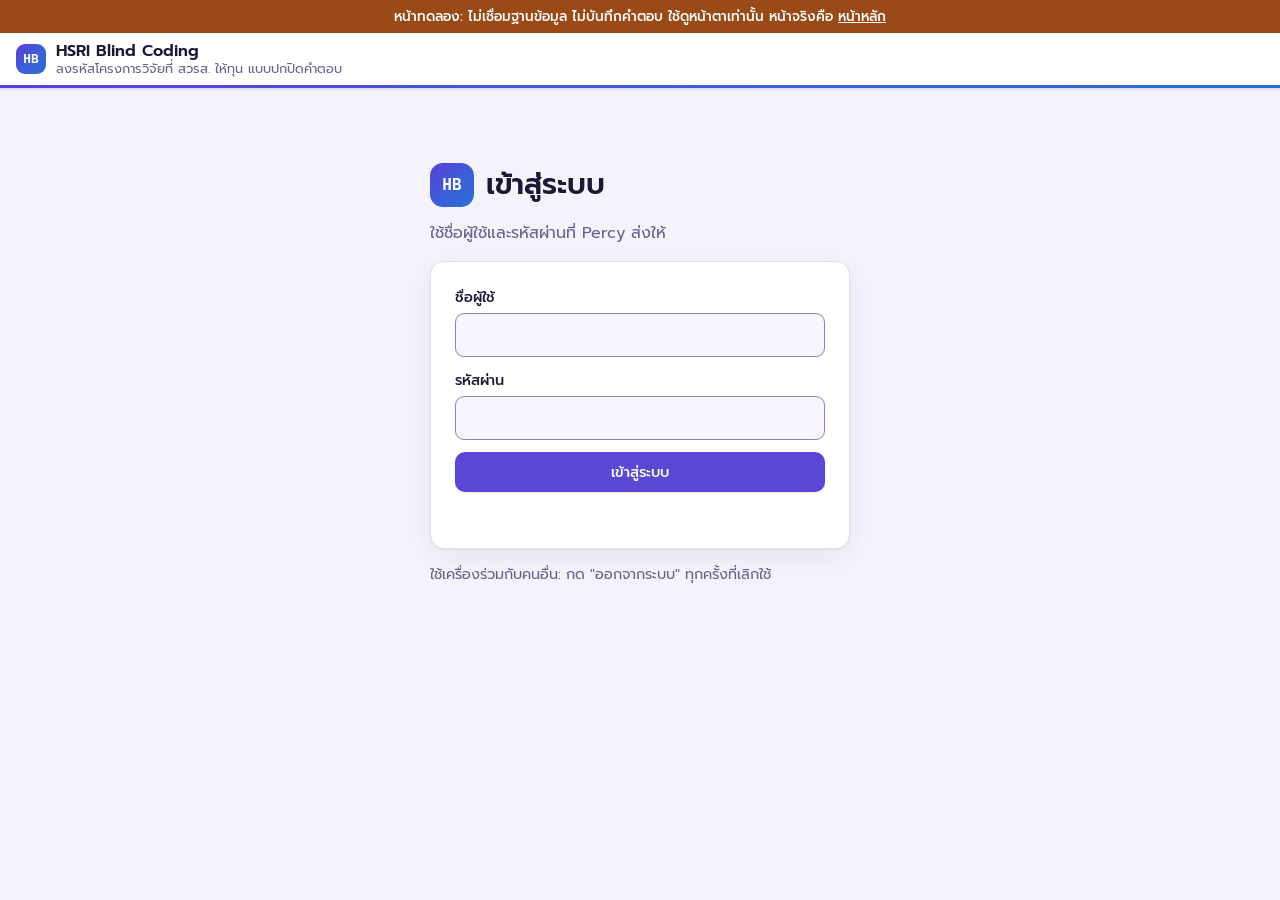
==== commit 600080b1: "v1.5: design review fixes - coders see only whether the other coder has submitted, not their counts " ====
--- a/demo.html
+++ b/demo.html
@@ -8,7 +8,7 @@
 <link rel="preconnect" href="https://fonts.googleapis.com">
 <link rel="preconnect" href="https://fonts.gstatic.com" crossorigin>
 <link rel="stylesheet" href="https://fonts.googleapis.com/css2?family=IBM+Plex+Mono:wght@500&family=IBM+Plex+Sans+Thai:wght@400;500&family=Prompt:wght@400;500;600&display=swap">
-<link rel="stylesheet" href="app.css?v=1.4.0">
+<link rel="stylesheet" href="app.css?v=1.5.0">
 <script>try { const t = JSON.parse(localStorage.getItem('hsri-coding-theme')); if (t === 'light' || t === 'dark') document.documentElement.dataset.theme = t; } catch (e) {}</script>
 </head>
 <body>
@@ -79,7 +79,7 @@
       </article>
 
       <form class="coder card" id="form" autocomplete="off" novalidate aria-labelledby="formTitle">
-        <div class="sheethead"><b id="shTitle">คำตอบ</b><div class="bar" aria-hidden="true"><i id="shBar"></i></div><button type="button" class="btn btn--ghost btn--sm" id="shClose">กลับไปอ่าน</button></div>
+        <div class="sheethead"><div class="sheethead__t"><b id="shTitle">คำตอบ</b><span id="shSub"></span></div><div class="bar" aria-hidden="true"><i id="shBar"></i></div><button type="button" class="btn btn--ghost btn--sm" id="shClose">กลับไปอ่าน</button></div>
         <div class="coder__head">
           <h2 id="formTitle">คำตอบของคุณ</h2>
           <button class="btn btn--ghost btn--sm" type="button" id="defsAll" aria-pressed="false">แสดงนิยามทั้งหมด</button>
@@ -154,6 +154,6 @@
 
 <script src="scripts/preview-mock.js"></script>
 <script src="config.js"></script>
-<script src="app.js?v=1.4.0"></script>
+<script src="app.js?v=1.5.0"></script>
 </body>
 </html>
--- a/app.css
+++ b/app.css
@@ -1,5 +1,5 @@
-/* Layout: sticky header (brand, account, steps). The coding screen opens on a progress hub (ring, session goal,
-   streak, badges), then the project text beside a sticky answer form; on phones the form is a sheet that opens over
+/* Layout: sticky header (brand, account, steps). The coding screen opens on a progress hub (ring, daily goal as a
+   ceiling, a path of stops), then the project text beside a sticky answer form; on phones the form is a sheet that opens over
    the text. Violet-to-blue on cool, lightly tinted neutrals; light by default for long reading, dark on request. */
 :root {
   /* violet to blue, cool neutrals tinted toward the accent; amber only for warnings */
@@ -15,7 +15,7 @@
   --accent-2: #2f78e4;
   --accent-ink: #ffffff;
   --accent-soft: #edeafd;
-  --grad: linear-gradient(135deg, #6c4fe0 0%, #3f6fe6 55%, #2f8be4 100%);
+  --grad: linear-gradient(135deg, #5b3fd6 0%, #3a5fd9 55%, #2a6fd0 100%);
   --focus: #2f78e4;
   --ok: #2f6fd6;
   --warn: #b0530e;
@@ -37,8 +37,8 @@
 @media (prefers-color-scheme: dark) {
   :root:not([data-theme="light"]) {
     --bg: #110f24; --surface: #1a1735; --surface-2: #211d42; --ink: #eeebff; --ink-2: #d1ccf2; --muted: #a6a1cc;
-    --line: #2f2a55; --line-strong: #635c99; --accent: #a594ff; --accent-2: #6eb1ff; --accent-ink: #120f2a; --accent-soft: #2a2552;
-    --grad: linear-gradient(135deg, #8b70ff 0%, #6a8cff 55%, #58b0ff 100%);
+    --line: #2f2a55; --line-strong: #7a73b3; --accent: #a594ff; --accent-2: #6eb1ff; --accent-ink: #120f2a; --accent-soft: #2a2552;
+    --grad: linear-gradient(135deg, #6d4fe8 0%, #4a63e0 55%, #3a6fd6 100%);
     --focus: #8cc2ff; --ok: #8cc2ff; --warn: #f1a868; --warn-soft: #2f2318; --draft: #f2b75c;
     --shadow: 0 1px 2px rgba(0, 0, 0, .3), 0 8px 24px rgba(0, 0, 0, .25);
     color-scheme: dark;
@@ -46,8 +46,8 @@
 }
 :root[data-theme="dark"] {
   --bg: #110f24; --surface: #1a1735; --surface-2: #211d42; --ink: #eeebff; --ink-2: #d1ccf2; --muted: #a6a1cc;
-  --line: #2f2a55; --line-strong: #635c99; --accent: #a594ff; --accent-2: #6eb1ff; --accent-ink: #120f2a; --accent-soft: #2a2552;
-  --grad: linear-gradient(135deg, #8b70ff 0%, #6a8cff 55%, #58b0ff 100%);
+  --line: #2f2a55; --line-strong: #7a73b3; --accent: #a594ff; --accent-2: #6eb1ff; --accent-ink: #120f2a; --accent-soft: #2a2552;
+  --grad: linear-gradient(135deg, #6d4fe8 0%, #4a63e0 55%, #3a6fd6 100%);
   --focus: #8cc2ff; --ok: #8cc2ff; --warn: #f1a868; --warn-soft: #2f2318; --draft: #f2b75c;
   --shadow: 0 1px 2px rgba(0, 0, 0, .3), 0 8px 24px rgba(0, 0, 0, .25);
   color-scheme: dark;
@@ -252,7 +252,7 @@
 .brand__text { display: grid; line-height: 1.25; }
 .card { border-color: var(--line); box-shadow: var(--shadow); }
 .btn { border-radius: 10px; }
-.btn--primary { background: var(--grad); border-color: transparent; color: #fff; box-shadow: 0 4px 14px rgba(79, 75, 220, .28); }
+.btn--primary { background: var(--accent); border-color: transparent; color: var(--accent-ink); box-shadow: 0 1px 2px rgba(27, 24, 54, .12); }
 .btn--primary:hover { filter: brightness(1.06); }
 .tab[aria-current="step"] { border-bottom-color: var(--accent); }
 .status { background: var(--accent-soft); border-radius: 10px; }
@@ -260,10 +260,11 @@
 .bar > i { background: var(--grad); border-radius: 4px; transition: width .4s ease; }
 .opt > input + span { border-radius: 10px; transition: background .12s, border-color .12s, transform .12s; }
 .opt > input + span:hover { border-color: var(--accent); }
-.opt input:checked + span { background: var(--grad); border-color: transparent; color: #fff; box-shadow: 0 3px 10px rgba(79, 75, 220, .25); }
+.opt input:checked + span { background: var(--accent); border-color: var(--accent); color: var(--accent-ink); box-shadow: none; font-weight: 500; }
+.opt input:checked + span::before { content: "✓"; margin-right: 6px; }
 .grid-nav button.done, .key--done { background: var(--accent-soft); border-color: transparent; color: var(--ink-2); }
 .grid-nav button.done::after { color: var(--accent-2); }
-.grid-nav button.cur, .key--cur { background: var(--grad); border-color: transparent; color: #fff; }
+.grid-nav button.cur, .key--cur { background: var(--accent); border-color: transparent; color: var(--accent-ink); }
 .login .card { padding: 24px; }
 .loginbrand { display: flex; align-items: center; gap: 12px; }
 .loginbrand .brand__mark { width: 44px; height: 44px; border-radius: 13px; font-size: 1rem; }
@@ -282,22 +283,37 @@
 .hub__row { display: flex; flex-wrap: wrap; gap: 6px 14px; align-items: center; font-size: var(--fs-small); }
 .goal { display: inline-flex; gap: 6px; align-items: center; }
 .goal .bar { width: 120px; height: 6px; }
-.chip { display: inline-flex; align-items: center; gap: 6px; padding: 3px 10px; border-radius: 999px; background: var(--surface-2); border: 1px solid var(--line); font-size: var(--fs-tiny); color: var(--ink-2); }
-.chip--on { background: var(--accent-soft); border-color: transparent; color: var(--accent); font-weight: 500; }
-.badges { display: flex; flex-wrap: wrap; gap: 6px; }
-.badge { display: inline-flex; align-items: center; gap: 6px; padding: 4px 10px 4px 4px; border-radius: 999px; font-size: var(--fs-tiny); background: var(--surface-2); color: var(--muted); border: 1px dashed var(--line-strong); }
-.badge i { width: 20px; height: 20px; border-radius: 50%; display: grid; place-items: center; font-style: normal; font-size: .7rem; background: var(--line); color: var(--surface); }
-.badge--on { border-style: solid; border-color: transparent; background: var(--accent-soft); color: var(--ink); }
-.badge--on i { background: var(--grad); color: #fff; }
-.goalpick { display: inline-flex; gap: 4px; }
-.goalpick button { font: 500 var(--fs-tiny) var(--font-ui); padding: 3px 9px; border-radius: 999px; border: 1px solid var(--line-strong); background: transparent; color: var(--ink-2); cursor: pointer; min-height: 28px; }
-.goalpick button[aria-pressed="true"] { background: var(--grad); color: #fff; border-color: transparent; }
-@media (max-width: 599px) { .hub { grid-template-columns: 1fr; justify-items: start; } .ring { width: 76px; height: 76px; } .hub__row { gap: 6px 10px; } }
+.chip { display: inline-flex; align-items: center; gap: 6px; padding: 3px 10px; border-radius: 999px; background: var(--surface-2); border: 1px solid var(--line); font-size: .875rem; color: var(--ink-2); }
+.goal { font-size: .875rem; }
+.goal--met { color: var(--accent); font-weight: 500; }
+.goalpick { display: inline-flex; align-items: center; gap: 4px; font-size: .875rem; }
+.goalpick .muted { margin-right: 2px; }
+.goalpick button { font: 500 .875rem var(--font-ui); padding: 3px 10px; border-radius: 999px; border: 1px solid var(--line-strong); background: transparent; color: var(--ink-2); cursor: pointer; min-height: 32px; min-width: 36px; }
+.goalpick button[aria-pressed="true"] { background: var(--accent); color: var(--accent-ink); border-color: var(--accent); }
+.steps { grid-column: 1 / -1; list-style: none; margin: 2px 0 0; padding: 0; display: grid; grid-template-columns: repeat(6, 1fr); }
+.steps li { position: relative; display: grid; justify-items: center; gap: 4px; font-size: .8125rem; color: var(--muted); text-align: center; }
+.steps li::before { content: ""; position: absolute; top: 11px; right: 50%; width: 100%; height: 2px; background: var(--line); }
+.steps li:first-child::before { display: none; }
+.steps li.is-done::before, .steps li.is-next::before { background: var(--accent); }
+.steps li.is-next:not(:first-child)::before { background: linear-gradient(90deg, var(--accent), var(--line)); }
+.steps i { position: relative; width: 24px; height: 24px; border-radius: 50%; display: grid; place-items: center; font: 600 .75rem var(--font-ui); background: var(--surface); border: 2px solid var(--line-strong); color: var(--accent-ink); }
+.steps li.is-done i { background: var(--accent); border-color: var(--accent); }
+.steps li.is-next i { border-color: var(--accent); box-shadow: 0 0 0 4px var(--accent-soft); }
+.steps li.is-done, .steps li.is-next { color: var(--ink); }
+.ring__txt div { display: grid; }
+@media (max-width: 599px) {
+  .hub { grid-template-columns: 64px 1fr; gap: 10px 12px; padding: 14px; }
+  .ring { width: 64px; height: 64px; }
+  .ring__txt b { font-size: 1rem; }
+  .ring__txt span { display: none; }
+  .hub__row { gap: 6px 10px; }
+  .goal .bar { width: 80px; }
+}
 
 /* celebration toast */
 .toast { border-radius: 12px; background: var(--ink); }
-.toast--win { background: var(--grad); color: #fff; font-weight: 500; animation: pop .5s ease both; }
-@keyframes pop { 0% { transform: translate(-50%, -8px) scale(.96); opacity: 0; } 60% { transform: translate(-50%, 0) scale(1.03); opacity: 1; } 100% { transform: translate(-50%, 0) scale(1); } }
+.toast--win { background: var(--grad); color: #fff; font-weight: 500; animation: rise .3s ease both; }
+@keyframes rise { from { transform: translate(-50%, 6px); opacity: 0; } to { transform: translate(-50%, 0); opacity: 1; } }
 @media (prefers-reduced-motion: reduce) { .toast--win { animation: none; } .bar > i, .ring__fill { transition: none; } }
 
 /* phones and tablets: the answer form becomes a sheet over the text */
@@ -309,10 +325,31 @@
   body.sheet-open .mobilebar { display: none !important; }
   .sheethead { display: flex; position: sticky; top: 0; z-index: 3; background: var(--surface); align-items: center; justify-content: space-between; gap: 8px; padding: 10px 0; border-bottom: 1px solid var(--line); margin: 0 -16px; padding-left: 16px; padding-right: 16px; }
   .sheethead b { color: var(--ink); }
-  .sheethead .bar { flex: 1; max-width: 140px; height: 6px; }
+  .sheethead .bar { flex: none; width: 64px; height: 6px; }
+  .sheethead__t { display: grid; min-width: 0; flex: 1; line-height: 1.35; }
+  #shSub { font-size: .8rem; color: var(--muted); white-space: nowrap; overflow: hidden; text-overflow: ellipsis; }
   body.sheet-open #fields fieldset, body.sheet-open #opened { scroll-margin-top: 64px; scroll-margin-bottom: 96px; }
   body.sheet-open #form .actions { bottom: 0; padding-bottom: calc(12px + env(safe-area-inset-bottom, 0px)); }
   #form .opt > input + span { min-height: 48px; font-size: 1rem; }
   .mobilebar .btn--primary { font-size: 1rem; }
 }
 .sr { position: absolute; width: 1px; height: 1px; overflow: hidden; clip: rect(0 0 0 0); white-space: nowrap; }
+
+/* v1.5 phones: room to read, 44px touch targets, toast above the bottom bar */
+@media (max-width: 959px) {
+  .topbar { position: static; }
+  .toc { top: 0; }
+  .reader, .coder { scroll-margin-top: 12px; }
+  .report { scroll-margin-top: 52px; }
+  .btn, .btn--sm { min-height: 44px; }
+  .btn--icon { min-width: 44px; }
+  .grid-nav button { min-height: 44px; }
+  .tab { padding: 12px 12px 9px; }
+  .def summary { padding-block: 11px; }
+  label.check { min-height: 44px; display: flex; align-items: center; }
+  .goalpick button { min-height: 44px; min-width: 44px; }
+  #adjForm .actions { bottom: 0; padding-bottom: calc(12px + env(safe-area-inset-bottom, 0px)); }
+  .toast { top: auto; bottom: calc(76px + env(safe-area-inset-bottom, 0px)); }
+}
+.actions .msg:empty { display: none; }
+.opt > input + span { line-height: 1.45; }
